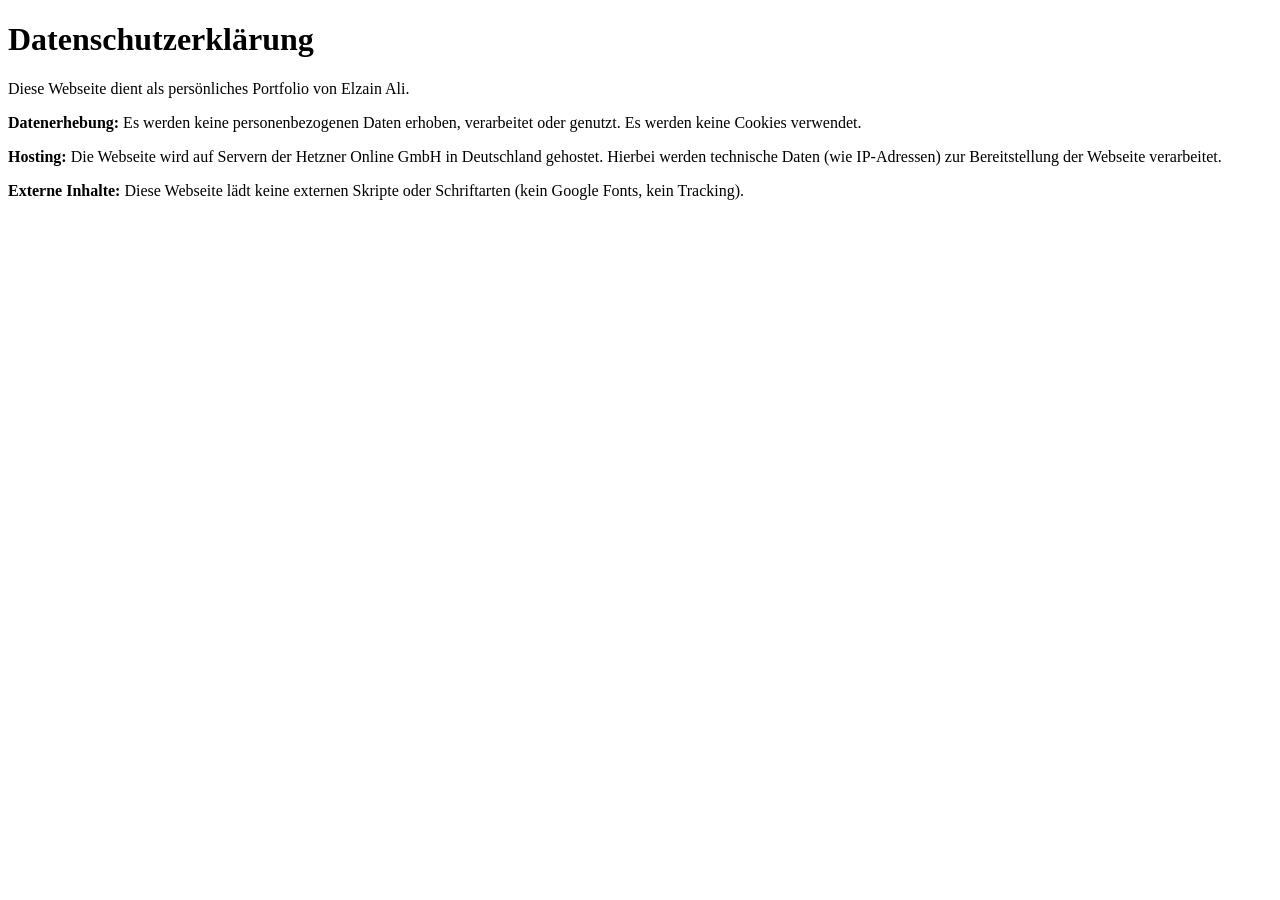
==== datenschutz.html @ ae54de3e "add" ====
<!DOCTYPE html>
<html lang="de">
<head>
    <meta charset="UTF-8">
    <title>Datenschutzerklärung</title>
</head>
<body>
    <h1>Datenschutzerklärung</h1>
    <p>Diese Webseite dient als persönliches Portfolio von Elzain Ali.</p>
    <p><strong>Datenerhebung:</strong> Es werden keine personenbezogenen Daten erhoben, verarbeitet oder genutzt. Es werden keine Cookies verwendet.</p>
    <p><strong>Hosting:</strong> Die Webseite wird auf Servern der Hetzner Online GmbH in Deutschland gehostet. Hierbei werden technische Daten (wie IP-Adressen) zur Bereitstellung der Webseite verarbeitet.</p>
    <p><strong>Externe Inhalte:</strong> Diese Webseite lädt keine externen Skripte oder Schriftarten (kein Google Fonts, kein Tracking).</p>
</body>
</html>
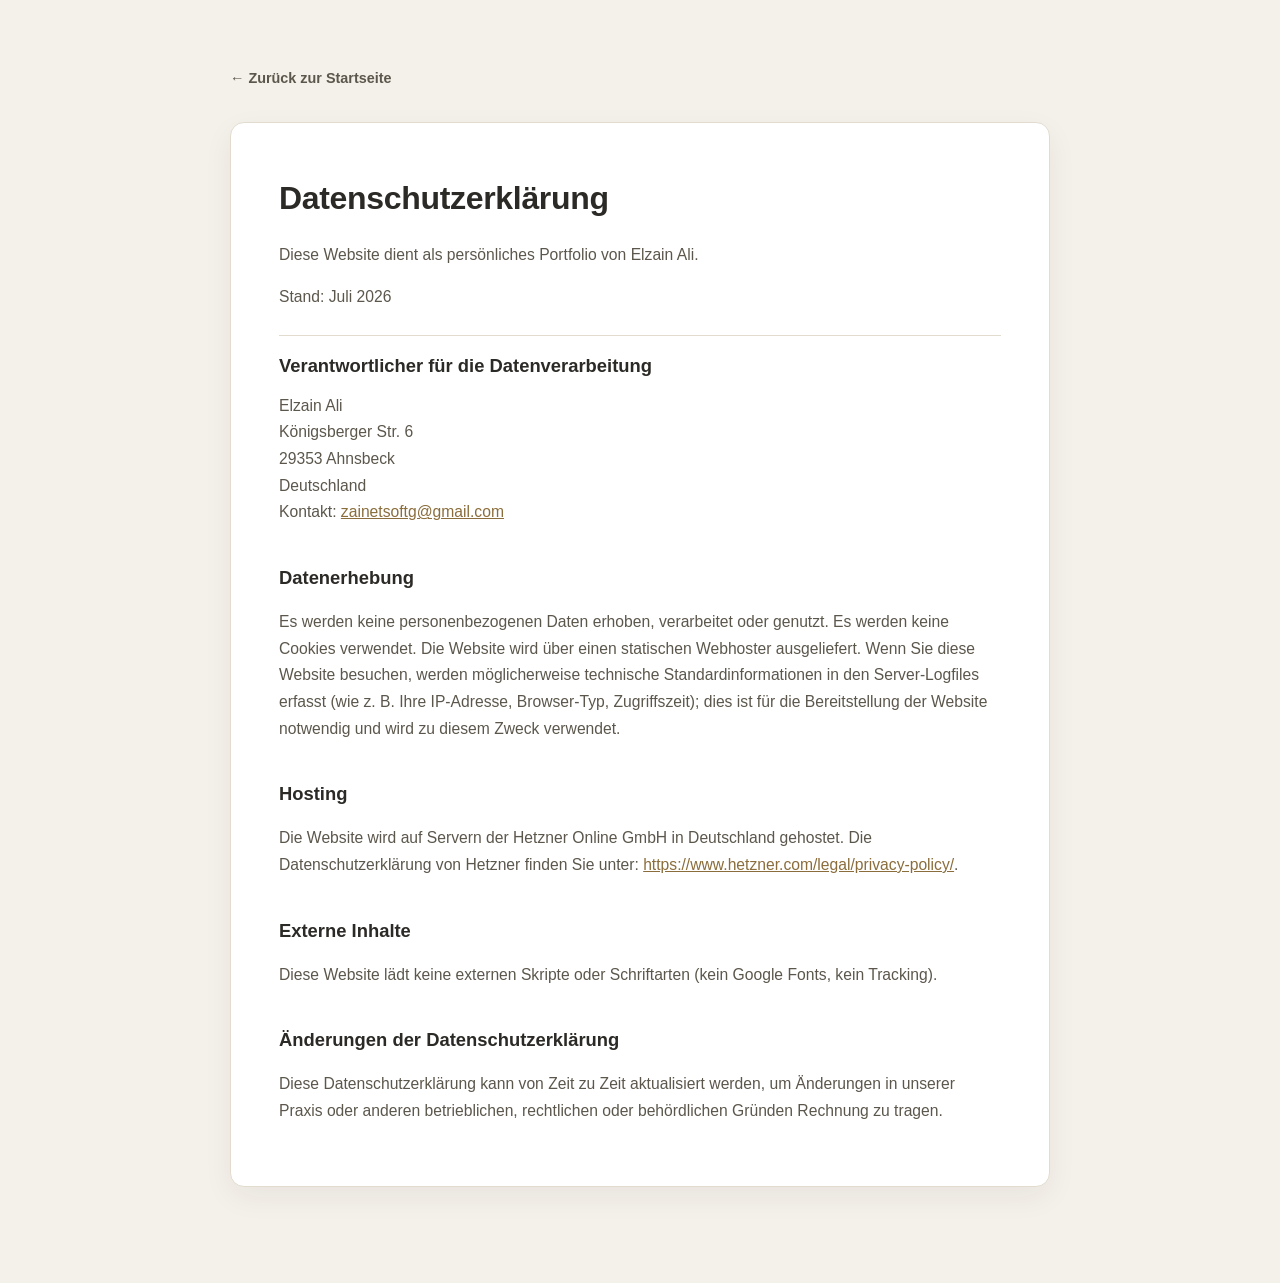
==== commit c9eeba3d: "add" ====
--- a/datenschutz.html
+++ b/datenschutz.html
@@ -2,13 +2,41 @@
 <html lang="de">
 <head>
     <meta charset="UTF-8">
-    <title>Datenschutzerklärung</title>
+    <meta name="viewport" content="width=device-width, initial-scale=1.0">
+    <title>Datenschutzerklärung | Elzain Ali</title>
+    <meta name="description" content="Datenschutzerklärung der persönlichen Portfolio-Website von Elzain Ali.">
+    <link rel="stylesheet" href="style.css">
 </head>
-<body>
-    <h1>Datenschutzerklärung</h1>
-    <p>Diese Webseite dient als persönliches Portfolio von Elzain Ali.</p>
-    <p><strong>Datenerhebung:</strong> Es werden keine personenbezogenen Daten erhoben, verarbeitet oder genutzt. Es werden keine Cookies verwendet.</p>
-    <p><strong>Hosting:</strong> Die Webseite wird auf Servern der Hetzner Online GmbH in Deutschland gehostet. Hierbei werden technische Daten (wie IP-Adressen) zur Bereitstellung der Webseite verarbeitet.</p>
-    <p><strong>Externe Inhalte:</strong> Diese Webseite lädt keine externen Skripte oder Schriftarten (kein Google Fonts, kein Tracking).</p>
+<body class="legal-page">
+    <div class="legal-container">
+        <a href="index.html" class="legal-back">&larr; Zurück zur Startseite</a>
+
+        <div class="legal-card">
+            <h1>Datenschutzerklärung</h1>
+            <p class="legal-lead">Diese Website dient als persönliches Portfolio von Elzain Ali.</p>
+            <p class="legal-updated">Stand: Juli 2026</p>
+
+            <h2>Verantwortlicher für die Datenverarbeitung</h2>
+            <address>
+                Elzain Ali<br>
+                Königsberger Str. 6<br>
+                29353 Ahnsbeck<br>
+                Deutschland<br>
+                Kontakt: <a href="mailto:zainetsoftg@gmail.com">zainetsoftg@gmail.com</a>
+            </address>
+
+            <h2>Datenerhebung</h2>
+            <p>Es werden keine personenbezogenen Daten erhoben, verarbeitet oder genutzt. Es werden keine Cookies verwendet. Die Website wird über einen statischen Webhoster ausgeliefert. Wenn Sie diese Website besuchen, werden möglicherweise technische Standardinformationen in den Server-Logfiles erfasst (wie z. B. Ihre IP-Adresse, Browser-Typ, Zugriffszeit); dies ist für die Bereitstellung der Website notwendig und wird zu diesem Zweck verwendet.</p>
+
+            <h2>Hosting</h2>
+            <p>Die Website wird auf Servern der Hetzner Online GmbH in Deutschland gehostet. Die Datenschutzerklärung von Hetzner finden Sie unter: <a href="https://www.hetzner.com/legal/privacy-policy/" target="_blank" rel="noopener noreferrer">https://www.hetzner.com/legal/privacy-policy/</a>.</p>
+
+            <h2>Externe Inhalte</h2>
+            <p>Diese Website lädt keine externen Skripte oder Schriftarten (kein Google Fonts, kein Tracking).</p>
+
+            <h2>Änderungen der Datenschutzerklärung</h2>
+            <p>Diese Datenschutzerklärung kann von Zeit zu Zeit aktualisiert werden, um Änderungen in unserer Praxis oder anderen betrieblichen, rechtlichen oder behördlichen Gründen Rechnung zu tragen.</p>
+        </div>
+    </div>
 </body>
-</html>+</html>
--- a/style.css
+++ b/style.css
@@ -0,0 +1,134 @@
+/* roboto-300italic */
+@font-face {
+  font-display: swap;
+  font-family: 'Roboto';
+  font-style: italic;
+  font-weight: 300;
+  src: url('fonts/roboto-v51-latin_latin-ext-300italic.woff2') format('woff2');
+}
+
+/* roboto-regular */
+@font-face {
+  font-display: swap;
+  font-family: 'Roboto';
+  font-style: normal;
+  font-weight: 400;
+  src: url('fonts/roboto-v51-latin_latin-ext-regular.woff2') format('woff2');
+}
+
+/* roboto-500 */
+@font-face {
+  font-display: swap;
+  font-family: 'Roboto';
+  font-style: normal;
+  font-weight: 500;
+  src: url('fonts/roboto-v51-latin_latin-ext-500.woff2') format('woff2');
+}
+
+/* roboto-700 */
+@font-face {
+  font-display: swap;
+  font-family: 'Roboto';
+  font-style: normal;
+  font-weight: 700;
+  src: url('fonts/roboto-v51-latin_latin-ext-700.woff2') format('woff2');
+}
+
+/* ==========================================================
+   Rechtstexte (Impressum / Datenschutzerklärung)
+   ========================================================== */
+:root{
+  --page-bg:#f4f1ea;
+  --page-surface:#ffffff;
+  --page-border:#e2dccf;
+  --page-text:#2c2a26;
+  --page-text-soft:#5c574c;
+  --page-accent:#8a6d3b;
+}
+
+body.legal-page{
+  margin:0;
+  background:var(--page-bg);
+  color:var(--page-text);
+  font-family:'Roboto', -apple-system, BlinkMacSystemFont, "Segoe UI", Arial, sans-serif;
+  line-height:1.7;
+  -webkit-font-smoothing:antialiased;
+}
+
+.legal-container{
+  max-width:820px;
+  margin:0 auto;
+  padding:64px 24px 96px;
+}
+
+.legal-back{
+  display:inline-flex;
+  align-items:center;
+  gap:6px;
+  font-size:0.9rem;
+  font-weight:600;
+  color:var(--page-text-soft);
+  text-decoration:none;
+  margin-bottom:32px;
+}
+.legal-back:hover{color:var(--page-accent);}
+
+.legal-card{
+  background:var(--page-surface);
+  border:1px solid var(--page-border);
+  border-radius:14px;
+  padding:48px;
+  box-shadow:0 10px 30px rgba(44,42,38,0.06);
+}
+
+.legal-card h1{
+  font-size:2rem;
+  font-weight:700;
+  letter-spacing:-0.01em;
+  margin:0 0 8px;
+  color:var(--page-text);
+}
+
+.legal-lead{
+  font-size:1rem;
+  color:var(--page-text-soft);
+  margin-bottom:20px;
+}
+
+.legal-updated{
+  font-size:0.85rem;
+  color:var(--page-text-soft);
+  margin-bottom:36px;
+  padding-bottom:24px;
+  border-bottom:1px solid var(--page-border);
+}
+
+.legal-card h2{
+  font-size:1.15rem;
+  font-weight:700;
+  margin:36px 0 12px;
+  color:var(--page-text);
+}
+.legal-card h2:first-of-type{margin-top:0;}
+
+.legal-card p{
+  font-size:0.98rem;
+  color:var(--page-text-soft);
+  margin-bottom:14px;
+}
+
+.legal-card address{
+  font-style:normal;
+  font-size:0.98rem;
+  color:var(--page-text-soft);
+  margin-bottom:14px;
+}
+
+.legal-card a{color:var(--page-accent); text-decoration:underline;}
+.legal-card a:hover{color:#6d552c;}
+
+@media (max-width:600px){
+  .legal-container{padding:40px 16px 64px;}
+  .legal-card{padding:28px 22px;}
+  .legal-card h1{font-size:1.6rem;}
+}
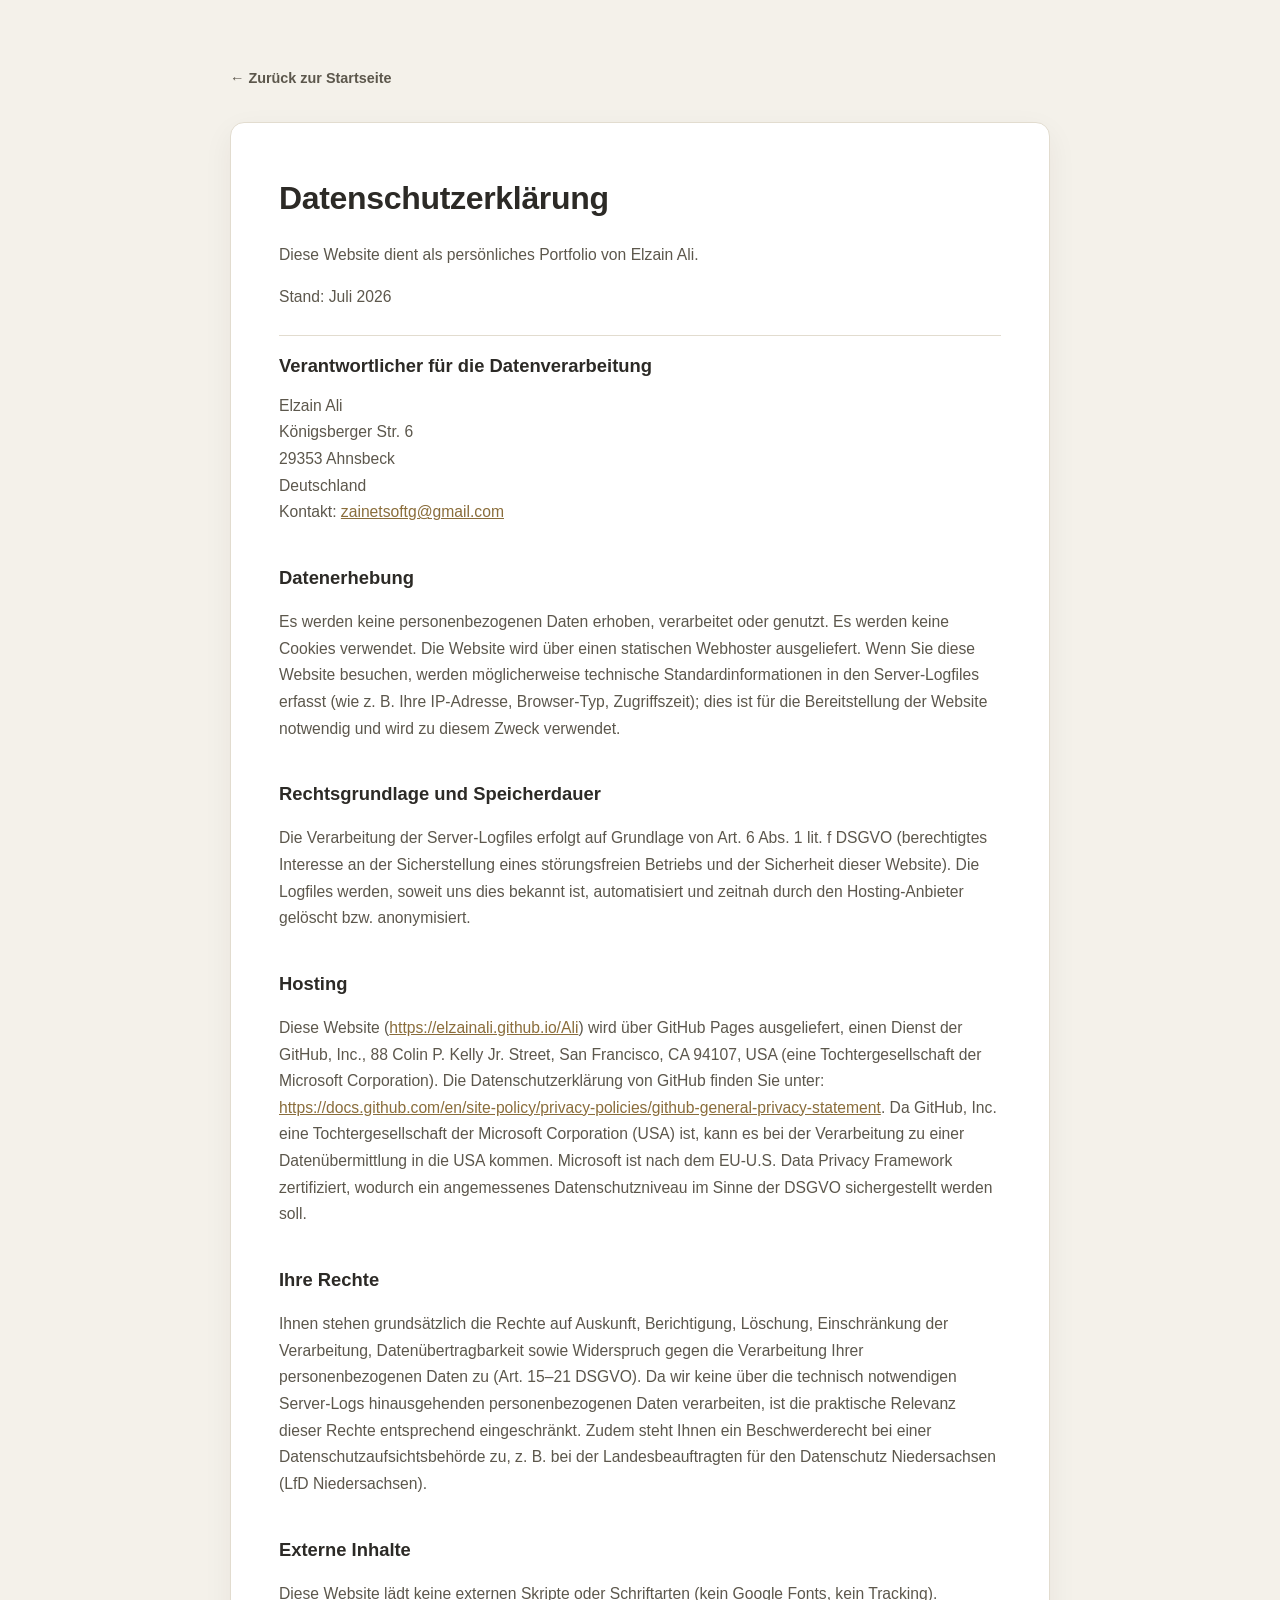
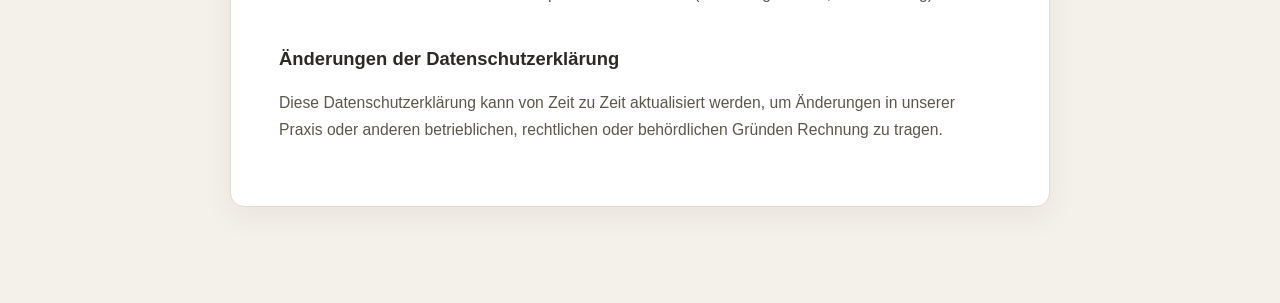
==== commit 7ea001d3: "add" ====
--- a/datenschutz.html
+++ b/datenschutz.html
@@ -5,6 +5,8 @@
     <meta name="viewport" content="width=device-width, initial-scale=1.0">
     <title>Datenschutzerklärung | Elzain Ali</title>
     <meta name="description" content="Datenschutzerklärung der persönlichen Portfolio-Website von Elzain Ali.">
+    <meta http-equiv="Content-Security-Policy" content="default-src 'self'; img-src 'self'; style-src 'self' 'unsafe-inline'; script-src 'self'; base-uri 'self'; form-action 'self' mailto:; frame-ancestors 'none';">
+    <link rel="icon" href="data:image/svg+xml,<svg xmlns=%22http://www.w3.org/2000/svg%22 viewBox=%220 0 100 100%22><text y=%22.9em%22 font-size=%2290%22>🚗</text></svg>">
     <link rel="stylesheet" href="style.css">
 </head>
 <body class="legal-page">
@@ -28,8 +30,14 @@
             <h2>Datenerhebung</h2>
             <p>Es werden keine personenbezogenen Daten erhoben, verarbeitet oder genutzt. Es werden keine Cookies verwendet. Die Website wird über einen statischen Webhoster ausgeliefert. Wenn Sie diese Website besuchen, werden möglicherweise technische Standardinformationen in den Server-Logfiles erfasst (wie z. B. Ihre IP-Adresse, Browser-Typ, Zugriffszeit); dies ist für die Bereitstellung der Website notwendig und wird zu diesem Zweck verwendet.</p>
 
+            <h2>Rechtsgrundlage und Speicherdauer</h2>
+            <p>Die Verarbeitung der Server-Logfiles erfolgt auf Grundlage von Art. 6 Abs. 1 lit. f DSGVO (berechtigtes Interesse an der Sicherstellung eines störungsfreien Betriebs und der Sicherheit dieser Website). Die Logfiles werden, soweit uns dies bekannt ist, automatisiert und zeitnah durch den Hosting-Anbieter gelöscht bzw. anonymisiert.</p>
+
             <h2>Hosting</h2>
-            <p>Die Website wird auf Servern der Hetzner Online GmbH in Deutschland gehostet. Die Datenschutzerklärung von Hetzner finden Sie unter: <a href="https://www.hetzner.com/legal/privacy-policy/" target="_blank" rel="noopener noreferrer">https://www.hetzner.com/legal/privacy-policy/</a>.</p>
+            <p>Diese Website (<a href="https://elzainali.github.io/Ali" target="_blank" rel="noopener noreferrer">https://elzainali.github.io/Ali</a>) wird über GitHub Pages ausgeliefert, einen Dienst der GitHub, Inc., 88 Colin P. Kelly Jr. Street, San Francisco, CA 94107, USA (eine Tochtergesellschaft der Microsoft Corporation). Die Datenschutzerklärung von GitHub finden Sie unter: <a href="https://docs.github.com/en/site-policy/privacy-policies/github-general-privacy-statement" target="_blank" rel="noopener noreferrer">https://docs.github.com/en/site-policy/privacy-policies/github-general-privacy-statement</a>. Da GitHub, Inc. eine Tochtergesellschaft der Microsoft Corporation (USA) ist, kann es bei der Verarbeitung zu einer Datenübermittlung in die USA kommen. Microsoft ist nach dem EU-U.S. Data Privacy Framework zertifiziert, wodurch ein angemessenes Datenschutzniveau im Sinne der DSGVO sichergestellt werden soll.</p>
+
+            <h2>Ihre Rechte</h2>
+            <p>Ihnen stehen grundsätzlich die Rechte auf Auskunft, Berichtigung, Löschung, Einschränkung der Verarbeitung, Datenübertragbarkeit sowie Widerspruch gegen die Verarbeitung Ihrer personenbezogenen Daten zu (Art. 15–21 DSGVO). Da wir keine über die technisch notwendigen Server-Logs hinausgehenden personenbezogenen Daten verarbeiten, ist die praktische Relevanz dieser Rechte entsprechend eingeschränkt. Zudem steht Ihnen ein Beschwerderecht bei einer Datenschutzaufsichtsbehörde zu, z. B. bei der Landesbeauftragten für den Datenschutz Niedersachsen (LfD Niedersachsen).</p>
 
             <h2>Externe Inhalte</h2>
             <p>Diese Website lädt keine externen Skripte oder Schriftarten (kein Google Fonts, kein Tracking).</p>
--- a/style.css
+++ b/style.css
@@ -1,39 +1,3 @@
-/* roboto-300italic */
-@font-face {
-  font-display: swap;
-  font-family: 'Roboto';
-  font-style: italic;
-  font-weight: 300;
-  src: url('fonts/roboto-v51-latin_latin-ext-300italic.woff2') format('woff2');
-}
-
-/* roboto-regular */
-@font-face {
-  font-display: swap;
-  font-family: 'Roboto';
-  font-style: normal;
-  font-weight: 400;
-  src: url('fonts/roboto-v51-latin_latin-ext-regular.woff2') format('woff2');
-}
-
-/* roboto-500 */
-@font-face {
-  font-display: swap;
-  font-family: 'Roboto';
-  font-style: normal;
-  font-weight: 500;
-  src: url('fonts/roboto-v51-latin_latin-ext-500.woff2') format('woff2');
-}
-
-/* roboto-700 */
-@font-face {
-  font-display: swap;
-  font-family: 'Roboto';
-  font-style: normal;
-  font-weight: 700;
-  src: url('fonts/roboto-v51-latin_latin-ext-700.woff2') format('woff2');
-}
-
 /* ==========================================================
    Rechtstexte (Impressum / Datenschutzerklärung)
    ========================================================== */
@@ -50,7 +14,7 @@
   margin:0;
   background:var(--page-bg);
   color:var(--page-text);
-  font-family:'Roboto', -apple-system, BlinkMacSystemFont, "Segoe UI", Arial, sans-serif;
+  font-family:-apple-system, BlinkMacSystemFont, "Segoe UI", Roboto, "Helvetica Neue", Arial, sans-serif;
   line-height:1.7;
   -webkit-font-smoothing:antialiased;
 }
